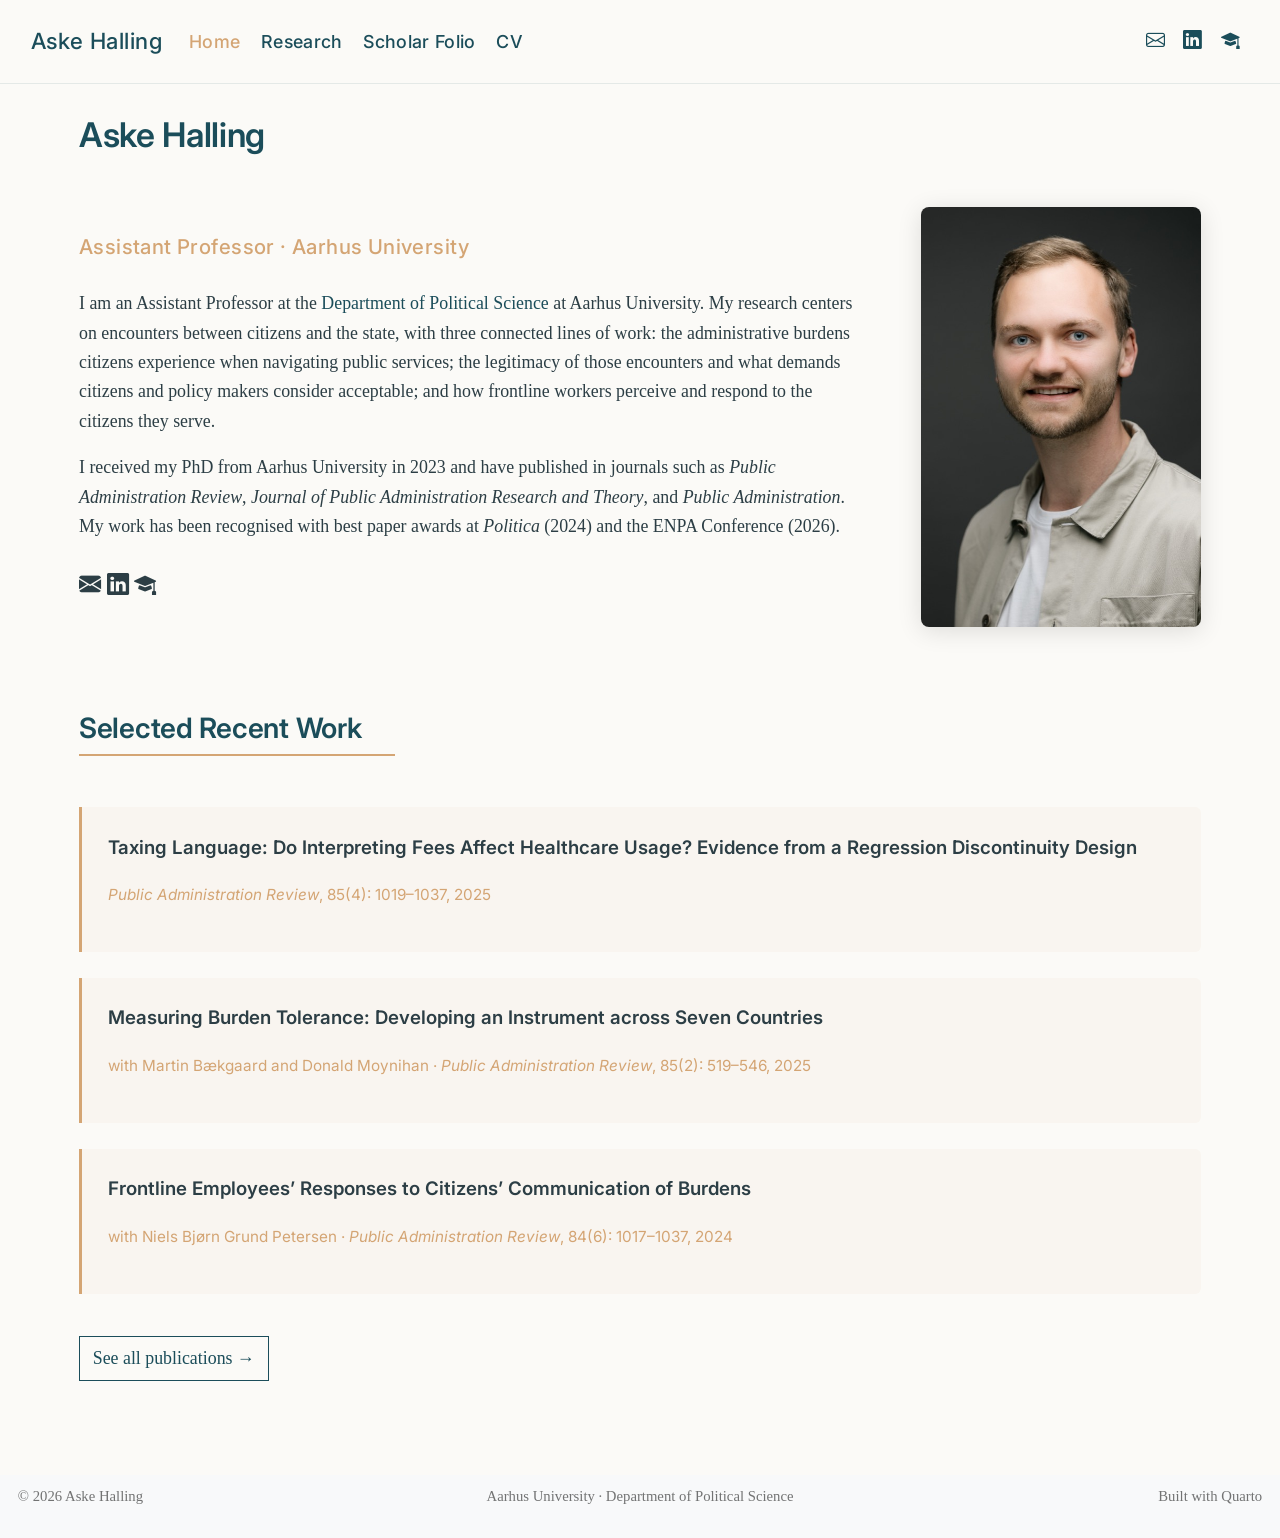
==== index.html @ 3b2cfba8 "Built site for gh-pages" ====
<!DOCTYPE html>
<html xmlns="http://www.w3.org/1999/xhtml" lang="en" xml:lang="en"><head>

<meta charset="utf-8">
<meta name="generator" content="quarto-1.9.37">

<meta name="viewport" content="width=device-width, initial-scale=1.0, user-scalable=yes">

<meta name="description" content="Aske Halling — Assistant Professor of Political Science at Aarhus University. Research on administrative burdens and citizen-state interactions.">

<title>Aske Halling</title>
<style>
/* Default styles provided by pandoc.
** See https://pandoc.org/MANUAL.html#variables-for-html for config info.
*/
code{white-space: pre-wrap;}
span.smallcaps{font-variant: small-caps;}
div.columns{display: flex; gap: min(4vw, 1.5em);}
div.column{flex: auto; overflow-x: auto;}
div.hanging-indent{margin-left: 1.5em; text-indent: -1.5em;}
ul.task-list{list-style: none;}
ul.task-list li input[type="checkbox"] {
  width: 0.8em;
  margin: 0 0.8em 0.2em -1em; /* quarto-specific, see https://github.com/quarto-dev/quarto-cli/issues/4556 */ 
  vertical-align: middle;
}
</style>


<script src="site_libs/quarto-nav/quarto-nav.js"></script>
<link href="./images/favicon.png" rel="icon" type="image/png">
<script src="site_libs/clipboard/clipboard.min.js"></script>
<script src="site_libs/quarto-html/quarto.js" type="module"></script>
<script src="site_libs/quarto-html/tabsets/tabsets.js" type="module"></script>
<script src="site_libs/quarto-html/popper.min.js"></script>
<script src="site_libs/quarto-html/tippy.umd.min.js"></script>
<script src="site_libs/quarto-html/anchor.min.js"></script>
<link href="site_libs/quarto-html/tippy.css" rel="stylesheet">
<link href="site_libs/quarto-html/quarto-syntax-highlighting-7f8f88aac4f3542376d5c11b86a4c14d.css" rel="stylesheet" id="quarto-text-highlighting-styles">
<script src="site_libs/bootstrap/bootstrap.min.js"></script>
<link href="site_libs/bootstrap/bootstrap-icons.css" rel="stylesheet">
<link href="site_libs/bootstrap/bootstrap-9b6b5af6631688e29e946f6370ee84cf.min.css" rel="stylesheet" append-hash="true" id="quarto-bootstrap" data-mode="light">
<script id="quarto-search-options" type="application/json">{
  "language": {
    "search-no-results-text": "No results",
    "search-matching-documents-text": "matching documents",
    "search-copy-link-title": "Copy link to search",
    "search-hide-matches-text": "Hide additional matches",
    "search-more-match-text": "more match in this document",
    "search-more-matches-text": "more matches in this document",
    "search-clear-button-title": "Clear",
    "search-text-placeholder": "",
    "search-detached-cancel-button-title": "Cancel",
    "search-submit-button-title": "Submit",
    "search-label": "Search"
  }
}</script>
<link rel="canonical" href="https://askehalling.com/">
<script type="application/ld+json">
{
  "@context": "https://schema.org",
  "@type": "Person",
  "name": "Aske Halling",
  "givenName": "Aske",
  "familyName": "Halling",
  "url": "https://askehalling.com",
  "email": "aske@ps.au.dk",
  "jobTitle": "Assistant Professor",
  "affiliation": {
    "@type": "Organization",
    "name": "Aarhus University",
    "department": "Department of Political Science",
    "url": "https://ps.au.dk"
  },
  "description": "Assistant Professor of Political Science at Aarhus University. Research on administrative burdens, citizen-state interactions, and frontline workers.",
  "knowsAbout": [
    "Administrative burdens",
    "Public administration",
    "Citizen-state interactions",
    "Frontline workers",
    "Public policy",
    "Political science"
  ],
  "sameAs": [
    "https://scholar.google.com/citations?user=AyPnunoAAAAJ&hl=en",
    "https://www.linkedin.com/in/aske-halling-329195118/"
  ],
  "image": "https://askehalling.com/images/profile.jpg",
  "worksFor": {
    "@type": "Organization",
    "name": "Aarhus University",
    "url": "https://au.dk"
  }
}
</script>


<link rel="stylesheet" href="styles.css">
<meta property="og:title" content="Aske Halling">
<meta property="og:description" content="Assistant Professor of Political Science, Aarhus University">
<meta property="og:image" content="https://askehalling.com/images/profile.jpg">
<meta property="og:site_name" content="Aske Halling">
<meta name="twitter:title" content="Aske Halling">
<meta name="twitter:description" content="Assistant Professor of Political Science, Aarhus University">
<meta name="twitter:image" content="https://askehalling.com/images/profile.jpg">
<meta name="twitter:card" content="summary_large_image">
</head>

<body class="nav-fixed quarto-light">

<div id="quarto-search-results"></div>
  <header id="quarto-header" class="headroom fixed-top">
    <nav class="navbar navbar-expand-lg " data-bs-theme="dark">
      <div class="navbar-container container-fluid">
      <div class="navbar-brand-container mx-auto">
    <a class="navbar-brand" href="./index.html">
    <span class="navbar-title">Aske Halling</span>
    </a>
  </div>
          <button class="navbar-toggler" type="button" data-bs-toggle="collapse" data-bs-target="#navbarCollapse" aria-controls="navbarCollapse" role="menu" aria-expanded="false" aria-label="Toggle navigation" onclick="if (window.quartoToggleHeadroom) { window.quartoToggleHeadroom(); }">
  <span class="navbar-toggler-icon"></span>
</button>
          <div class="collapse navbar-collapse" id="navbarCollapse">
            <ul class="navbar-nav navbar-nav-scroll me-auto">
  <li class="nav-item">
    <a class="nav-link active" href="./index.html" aria-current="page"> 
<span class="menu-text">Home</span></a>
  </li>  
  <li class="nav-item">
    <a class="nav-link" href="./research.html"> 
<span class="menu-text">Research</span></a>
  </li>  
  <li class="nav-item">
    <a class="nav-link" href="./scholarfolio.html"> 
<span class="menu-text">Scholar Folio</span></a>
  </li>  
  <li class="nav-item">
    <a class="nav-link" href="./cv.html"> 
<span class="menu-text">CV</span></a>
  </li>  
</ul>
            <ul class="navbar-nav navbar-nav-scroll ms-auto">
  <li class="nav-item compact">
    <a class="nav-link" href="mailto:aske@ps.au.dk"> <i class="bi bi-envelope" role="img" aria-label="Email">
</i> 
<span class="menu-text"></span></a>
  </li>  
  <li class="nav-item compact">
    <a class="nav-link" href="https://www.linkedin.com/in/aske-halling-329195118/"> <i class="bi bi-linkedin" role="img" aria-label="LinkedIn">
</i> 
<span class="menu-text"></span></a>
  </li>  
  <li class="nav-item compact">
    <a class="nav-link" href="https://scholar.google.com/citations?user=AyPnunoAAAAJ&amp;hl=en"> <i class="bi bi-mortarboard-fill" role="img" aria-label="Google Scholar">
</i> 
<span class="menu-text"></span></a>
  </li>  
</ul>
          </div> <!-- /navcollapse -->
            <div class="quarto-navbar-tools">
</div>
      </div> <!-- /container-fluid -->
    </nav>
</header>
<!-- content -->
<div id="quarto-content" class="quarto-container page-columns page-rows-contents page-layout-full page-navbar">
<!-- sidebar -->
<!-- margin-sidebar -->
    
<!-- main -->
<main class="content column-page" id="quarto-document-content"><header id="title-block-header" class="quarto-title-block"><h1 class="title display-7">Aske Halling</h1></header>




<div class="hero">
<section id="aske-halling" class="level1 hero-text">

<p class="tagline">
Assistant Professor · Aarhus University
</p>
<p>I am an Assistant Professor at the <a href="https://ps.au.dk">Department of Political Science</a> at Aarhus University. My research centers on encounters between citizens and the state, with three connected lines of work: the administrative burdens citizens experience when navigating public services; the legitimacy of those encounters and what demands citizens and policy makers consider acceptable; and how frontline workers perceive and respond to the citizens they serve.</p>
<p>I received my PhD from Aarhus University in 2023 and have published in journals such as <em>Public Administration Review</em>, <em>Journal of Public Administration Research and Theory</em>, and <em>Public Administration</em>. My work has been recognised with best paper awards at <em>Politica</em> (2024) and the ENPA Conference (2026).</p>
<div class="social-links">
<p><a href="mailto:aske@ps.au.dk" aria-label="Email"><i class="bi bi-envelope-fill"></i></a> <a href="https://www.linkedin.com/in/aske-halling-329195118/" aria-label="LinkedIn"><i class="bi bi-linkedin"></i></a> <a href="https://scholar.google.com/citations?user=AyPnunoAAAAJ&amp;hl=en" aria-label="Google Scholar"><i class="bi bi-mortarboard-fill"></i></a></p>
</div>
</section>
<div class="hero-image">
<p><img src="images/profile.jpg" class="img-fluid"></p>
</div>
</div>
<section id="selected-recent-work" class="level2">
<h2 class="anchored" data-anchor-id="selected-recent-work">Selected Recent Work</h2>
<div class="card-list">
<div class="item">
<p><span class="title">Taxing Language: Do Interpreting Fees Affect Healthcare Usage? Evidence from a Regression Discontinuity Design</span></p>
<p><span class="meta"><em>Public Administration Review</em>, 85(4): 1019–1037, 2025</span></p>
</div>
<div class="item">
<p><span class="title">Measuring Burden Tolerance: Developing an Instrument across Seven Countries</span></p>
<p><span class="meta">with Martin Bækgaard and Donald Moynihan · <em>Public Administration Review</em>, 85(2): 519–546, 2025</span></p>
</div>
<div class="item">
<p><span class="title">Frontline Employees’ Responses to Citizens’ Communication of Burdens</span></p>
<p><span class="meta">with Niels Bjørn Grund Petersen · <em>Public Administration Review</em>, 84(6): 1017–1037, 2024</span></p>
</div>
</div>
<p><a href="./research.html" class="btn btn-outline-primary" style="margin-top: 1rem;">See all publications →</a></p>


</section>

</main> <!-- /main -->
<script id="quarto-html-after-body" type="application/javascript">
  window.document.addEventListener("DOMContentLoaded", function (event) {
    const icon = "";
    const anchorJS = new window.AnchorJS();
    anchorJS.options = {
      placement: 'right',
      icon: icon
    };
    anchorJS.add('.anchored');
    const isCodeAnnotation = (el) => {
      for (const clz of el.classList) {
        if (clz.startsWith('code-annotation-')) {                     
          return true;
        }
      }
      return false;
    }
    const onCopySuccess = function(e) {
      // button target
      const button = e.trigger;
      // don't keep focus
      button.blur();
      // flash "checked"
      button.classList.add('code-copy-button-checked');
      var currentTitle = button.getAttribute("title");
      button.setAttribute("title", "Copied!");
      let tooltip;
      if (window.bootstrap) {
        button.setAttribute("data-bs-toggle", "tooltip");
        button.setAttribute("data-bs-placement", "left");
        button.setAttribute("data-bs-title", "Copied!");
        tooltip = new bootstrap.Tooltip(button, 
          { trigger: "manual", 
            customClass: "code-copy-button-tooltip",
            offset: [0, -8]});
        tooltip.show();    
      }
      setTimeout(function() {
        if (tooltip) {
          tooltip.hide();
          button.removeAttribute("data-bs-title");
          button.removeAttribute("data-bs-toggle");
          button.removeAttribute("data-bs-placement");
        }
        button.setAttribute("title", currentTitle);
        button.classList.remove('code-copy-button-checked');
      }, 1000);
      // clear code selection
      e.clearSelection();
    }
    const getTextToCopy = function(trigger) {
      const outerScaffold = trigger.parentElement.cloneNode(true);
      const codeEl = outerScaffold.querySelector('code');
      for (const childEl of codeEl.children) {
        if (isCodeAnnotation(childEl)) {
          childEl.remove();
        }
      }
      return codeEl.innerText;
    }
    const clipboard = new window.ClipboardJS('.code-copy-button:not([data-in-quarto-modal])', {
      text: getTextToCopy
    });
    clipboard.on('success', onCopySuccess);
    if (window.document.getElementById('quarto-embedded-source-code-modal')) {
      const clipboardModal = new window.ClipboardJS('.code-copy-button[data-in-quarto-modal]', {
        text: getTextToCopy,
        container: window.document.getElementById('quarto-embedded-source-code-modal')
      });
      clipboardModal.on('success', onCopySuccess);
    }
      var localhostRegex = new RegExp(/^(?:http|https):\/\/localhost\:?[0-9]*\//);
      var mailtoRegex = new RegExp(/^mailto:/);
        var filterRegex = new RegExp("https:\/\/askehalling\.com");
      var isInternal = (href) => {
          return filterRegex.test(href) || localhostRegex.test(href) || mailtoRegex.test(href);
      }
      // Inspect non-navigation links and adorn them if external
     var links = window.document.querySelectorAll('a[href]:not(.nav-link):not(.navbar-brand):not(.toc-action):not(.sidebar-link):not(.sidebar-item-toggle):not(.pagination-link):not(.no-external):not([aria-hidden]):not(.dropdown-item):not(.quarto-navigation-tool):not(.about-link)');
      for (var i=0; i<links.length; i++) {
        const link = links[i];
        if (!isInternal(link.href)) {
          // undo the damage that might have been done by quarto-nav.js in the case of
          // links that we want to consider external
          if (link.dataset.originalHref !== undefined) {
            link.href = link.dataset.originalHref;
          }
        }
      }
    function tippyHover(el, contentFn, onTriggerFn, onUntriggerFn) {
      const config = {
        allowHTML: true,
        maxWidth: 500,
        delay: 100,
        arrow: false,
        appendTo: function(el) {
            return el.parentElement;
        },
        interactive: true,
        interactiveBorder: 10,
        theme: 'quarto',
        placement: 'bottom-start',
      };
      if (contentFn) {
        config.content = contentFn;
      }
      if (onTriggerFn) {
        config.onTrigger = onTriggerFn;
      }
      if (onUntriggerFn) {
        config.onUntrigger = onUntriggerFn;
      }
      window.tippy(el, config); 
    }
    const noterefs = window.document.querySelectorAll('a[role="doc-noteref"]');
    for (var i=0; i<noterefs.length; i++) {
      const ref = noterefs[i];
      tippyHover(ref, function() {
        // use id or data attribute instead here
        let href = ref.getAttribute('data-footnote-href') || ref.getAttribute('href');
        try { href = new URL(href).hash; } catch {}
        const id = href.replace(/^#\/?/, "");
        const note = window.document.getElementById(id);
        if (note) {
          return note.innerHTML;
        } else {
          return "";
        }
      });
    }
    const xrefs = window.document.querySelectorAll('a.quarto-xref');
    const processXRef = (id, note) => {
      // Strip column container classes
      const stripColumnClz = (el) => {
        el.classList.remove("page-full", "page-columns");
        if (el.children) {
          for (const child of el.children) {
            stripColumnClz(child);
          }
        }
      }
      stripColumnClz(note)
      if (id === null || id.startsWith('sec-')) {
        // Special case sections, only their first couple elements
        const container = document.createElement("div");
        if (note.children && note.children.length > 2) {
          container.appendChild(note.children[0].cloneNode(true));
          for (let i = 1; i < note.children.length; i++) {
            const child = note.children[i];
            if (child.tagName === "P" && child.innerText === "") {
              continue;
            } else {
              container.appendChild(child.cloneNode(true));
              break;
            }
          }
          if (window.Quarto?.typesetMath) {
            window.Quarto.typesetMath(container);
          }
          return container.innerHTML
        } else {
          if (window.Quarto?.typesetMath) {
            window.Quarto.typesetMath(note);
          }
          return note.innerHTML;
        }
      } else {
        // Remove any anchor links if they are present
        const anchorLink = note.querySelector('a.anchorjs-link');
        if (anchorLink) {
          anchorLink.remove();
        }
        if (window.Quarto?.typesetMath) {
          window.Quarto.typesetMath(note);
        }
        if (note.classList.contains("callout")) {
          return note.outerHTML;
        } else {
          return note.innerHTML;
        }
      }
    }
    for (var i=0; i<xrefs.length; i++) {
      const xref = xrefs[i];
      tippyHover(xref, undefined, function(instance) {
        instance.disable();
        let url = xref.getAttribute('href');
        let hash = undefined; 
        if (url.startsWith('#')) {
          hash = url;
        } else {
          try { hash = new URL(url).hash; } catch {}
        }
        if (hash) {
          const id = hash.replace(/^#\/?/, "");
          const note = window.document.getElementById(id);
          if (note !== null) {
            try {
              const html = processXRef(id, note.cloneNode(true));
              instance.setContent(html);
            } finally {
              instance.enable();
              instance.show();
            }
          } else {
            // See if we can fetch this
            fetch(url.split('#')[0])
            .then(res => res.text())
            .then(html => {
              const parser = new DOMParser();
              const htmlDoc = parser.parseFromString(html, "text/html");
              const note = htmlDoc.getElementById(id);
              if (note !== null) {
                const html = processXRef(id, note);
                instance.setContent(html);
              } 
            }).finally(() => {
              instance.enable();
              instance.show();
            });
          }
        } else {
          // See if we can fetch a full url (with no hash to target)
          // This is a special case and we should probably do some content thinning / targeting
          fetch(url)
          .then(res => res.text())
          .then(html => {
            const parser = new DOMParser();
            const htmlDoc = parser.parseFromString(html, "text/html");
            const note = htmlDoc.querySelector('main.content');
            if (note !== null) {
              // This should only happen for chapter cross references
              // (since there is no id in the URL)
              // remove the first header
              if (note.children.length > 0 && note.children[0].tagName === "HEADER") {
                note.children[0].remove();
              }
              const html = processXRef(null, note);
              instance.setContent(html);
            } 
          }).finally(() => {
            instance.enable();
            instance.show();
          });
        }
      }, function(instance) {
      });
    }
        let selectedAnnoteEl;
        const selectorForAnnotation = ( cell, annotation) => {
          let cellAttr = 'data-code-cell="' + cell + '"';
          let lineAttr = 'data-code-annotation="' +  annotation + '"';
          const selector = 'span[' + cellAttr + '][' + lineAttr + ']';
          return selector;
        }
        const selectCodeLines = (annoteEl) => {
          const doc = window.document;
          const targetCell = annoteEl.getAttribute("data-target-cell");
          const targetAnnotation = annoteEl.getAttribute("data-target-annotation");
          const annoteSpan = window.document.querySelector(selectorForAnnotation(targetCell, targetAnnotation));
          const lines = annoteSpan.getAttribute("data-code-lines").split(",");
          const lineIds = lines.map((line) => {
            return targetCell + "-" + line;
          })
          let top = null;
          let height = null;
          let parent = null;
          if (lineIds.length > 0) {
              //compute the position of the single el (top and bottom and make a div)
              const el = window.document.getElementById(lineIds[0]);
              top = el.offsetTop;
              height = el.offsetHeight;
              parent = el.parentElement.parentElement;
            if (lineIds.length > 1) {
              const lastEl = window.document.getElementById(lineIds[lineIds.length - 1]);
              const bottom = lastEl.offsetTop + lastEl.offsetHeight;
              height = bottom - top;
            }
            if (top !== null && height !== null && parent !== null) {
              // cook up a div (if necessary) and position it 
              let div = window.document.getElementById("code-annotation-line-highlight");
              if (div === null) {
                div = window.document.createElement("div");
                div.setAttribute("id", "code-annotation-line-highlight");
                div.style.position = 'absolute';
                parent.appendChild(div);
              }
              div.style.top = top - 2 + "px";
              div.style.height = height + 4 + "px";
              div.style.left = 0;
              let gutterDiv = window.document.getElementById("code-annotation-line-highlight-gutter");
              if (gutterDiv === null) {
                gutterDiv = window.document.createElement("div");
                gutterDiv.setAttribute("id", "code-annotation-line-highlight-gutter");
                gutterDiv.style.position = 'absolute';
                const codeCell = window.document.getElementById(targetCell);
                const gutter = codeCell.querySelector('.code-annotation-gutter');
                gutter.appendChild(gutterDiv);
              }
              gutterDiv.style.top = top - 2 + "px";
              gutterDiv.style.height = height + 4 + "px";
            }
            selectedAnnoteEl = annoteEl;
          }
        };
        const unselectCodeLines = () => {
          const elementsIds = ["code-annotation-line-highlight", "code-annotation-line-highlight-gutter"];
          elementsIds.forEach((elId) => {
            const div = window.document.getElementById(elId);
            if (div) {
              div.remove();
            }
          });
          selectedAnnoteEl = undefined;
        };
          // Handle positioning of the toggle
      window.addEventListener(
        "resize",
        throttle(() => {
          elRect = undefined;
          if (selectedAnnoteEl) {
            selectCodeLines(selectedAnnoteEl);
          }
        }, 10)
      );
      function throttle(fn, ms) {
      let throttle = false;
      let timer;
        return (...args) => {
          if(!throttle) { // first call gets through
              fn.apply(this, args);
              throttle = true;
          } else { // all the others get throttled
              if(timer) clearTimeout(timer); // cancel #2
              timer = setTimeout(() => {
                fn.apply(this, args);
                timer = throttle = false;
              }, ms);
          }
        };
      }
        // Attach click handler to the DT
        const annoteDls = window.document.querySelectorAll('dt[data-target-cell]');
        for (const annoteDlNode of annoteDls) {
          annoteDlNode.addEventListener('click', (event) => {
            const clickedEl = event.target;
            if (clickedEl !== selectedAnnoteEl) {
              unselectCodeLines();
              const activeEl = window.document.querySelector('dt[data-target-cell].code-annotation-active');
              if (activeEl) {
                activeEl.classList.remove('code-annotation-active');
              }
              selectCodeLines(clickedEl);
              clickedEl.classList.add('code-annotation-active');
            } else {
              // Unselect the line
              unselectCodeLines();
              clickedEl.classList.remove('code-annotation-active');
            }
          });
        }
    const findCites = (el) => {
      const parentEl = el.parentElement;
      if (parentEl) {
        const cites = parentEl.dataset.cites;
        if (cites) {
          return {
            el,
            cites: cites.split(' ')
          };
        } else {
          return findCites(el.parentElement)
        }
      } else {
        return undefined;
      }
    };
    var bibliorefs = window.document.querySelectorAll('a[role="doc-biblioref"]');
    for (var i=0; i<bibliorefs.length; i++) {
      const ref = bibliorefs[i];
      const citeInfo = findCites(ref);
      if (citeInfo) {
        tippyHover(citeInfo.el, function() {
          var popup = window.document.createElement('div');
          citeInfo.cites.forEach(function(cite) {
            var citeDiv = window.document.createElement('div');
            citeDiv.classList.add('hanging-indent');
            citeDiv.classList.add('csl-entry');
            var biblioDiv = window.document.getElementById('ref-' + cite);
            if (biblioDiv) {
              citeDiv.innerHTML = biblioDiv.innerHTML;
            }
            popup.appendChild(citeDiv);
          });
          return popup.innerHTML;
        });
      }
    }
  });
  </script>
</div> <!-- /content -->
<footer class="footer">
  <div class="nav-footer">
    <div class="nav-footer-left">
<p>© 2026 Aske Halling</p>
</div>   
    <div class="nav-footer-center">
<p>Aarhus University · Department of Political Science</p>
</div>
    <div class="nav-footer-right">
<p>Built with <a href="https://quarto.org">Quarto</a></p>
</div>
  </div>
</footer>




</body></html>
---- site_libs/quarto-html/tippy.css ----
.tippy-box[data-animation=fade][data-state=hidden]{opacity:0}[data-tippy-root]{max-width:calc(100vw - 10px)}.tippy-box{position:relative;background-color:#333;color:#fff;border-radius:4px;font-size:14px;line-height:1.4;white-space:normal;outline:0;transition-property:transform,visibility,opacity}.tippy-box[data-placement^=top]>.tippy-arrow{bottom:0}.tippy-box[data-placement^=top]>.tippy-arrow:before{bottom:-7px;left:0;border-width:8px 8px 0;border-top-color:initial;transform-origin:center top}.tippy-box[data-placement^=bottom]>.tippy-arrow{top:0}.tippy-box[data-placement^=bottom]>.tippy-arrow:before{top:-7px;left:0;border-width:0 8px 8px;border-bottom-color:initial;transform-origin:center bottom}.tippy-box[data-placement^=left]>.tippy-arrow{right:0}.tippy-box[data-placement^=left]>.tippy-arrow:before{border-width:8px 0 8px 8px;border-left-color:initial;right:-7px;transform-origin:center left}.tippy-box[data-placement^=right]>.tippy-arrow{left:0}.tippy-box[data-placement^=right]>.tippy-arrow:before{left:-7px;border-width:8px 8px 8px 0;border-right-color:initial;transform-origin:center right}.tippy-box[data-inertia][data-state=visible]{transition-timing-function:cubic-bezier(.54,1.5,.38,1.11)}.tippy-arrow{width:16px;height:16px;color:#333}.tippy-arrow:before{content:"";position:absolute;border-color:transparent;border-style:solid}.tippy-content{position:relative;padding:5px 9px;z-index:1}
---- site_libs/quarto-html/quarto-syntax-highlighting-7f8f88aac4f3542376d5c11b86a4c14d.css ----
/* quarto syntax highlight colors */
:root {
  --quarto-hl-ot-color: #003B4F;
  --quarto-hl-at-color: #657422;
  --quarto-hl-ss-color: #20794D;
  --quarto-hl-an-color: #5E5E5E;
  --quarto-hl-fu-color: #4758AB;
  --quarto-hl-st-color: #20794D;
  --quarto-hl-cf-color: #003B4F;
  --quarto-hl-op-color: #5E5E5E;
  --quarto-hl-er-color: #AD0000;
  --quarto-hl-bn-color: #AD0000;
  --quarto-hl-al-color: #AD0000;
  --quarto-hl-va-color: #111111;
  --quarto-hl-bu-color: inherit;
  --quarto-hl-ex-color: inherit;
  --quarto-hl-pp-color: #AD0000;
  --quarto-hl-in-color: #5E5E5E;
  --quarto-hl-vs-color: #20794D;
  --quarto-hl-wa-color: #5E5E5E;
  --quarto-hl-do-color: #5E5E5E;
  --quarto-hl-im-color: #00769E;
  --quarto-hl-ch-color: #20794D;
  --quarto-hl-dt-color: #AD0000;
  --quarto-hl-fl-color: #AD0000;
  --quarto-hl-co-color: #5E5E5E;
  --quarto-hl-cv-color: #5E5E5E;
  --quarto-hl-cn-color: #8f5902;
  --quarto-hl-sc-color: #5E5E5E;
  --quarto-hl-dv-color: #AD0000;
  --quarto-hl-kw-color: #003B4F;
}

/* other quarto variables */
:root {
  --quarto-font-monospace: SFMono-Regular, Menlo, Monaco, Consolas, "Liberation Mono", "Courier New", monospace;
}

/* syntax highlight based on Pandoc's rules */
pre > code.sourceCode > span {
  color: #003B4F;
}

code.sourceCode > span {
  color: #003B4F;
}

div.sourceCode,
div.sourceCode pre.sourceCode {
  color: #003B4F;
}

/* Normal */
code span {
  color: #003B4F;
}

/* Alert */
code span.al {
  color: #AD0000;
  font-style: inherit;
}

/* Annotation */
code span.an {
  color: #5E5E5E;
  font-style: inherit;
}

/* Attribute */
code span.at {
  color: #657422;
  font-style: inherit;
}

/* BaseN */
code span.bn {
  color: #AD0000;
  font-style: inherit;
}

/* BuiltIn */
code span.bu {
  font-style: inherit;
}

/* ControlFlow */
code span.cf {
  color: #003B4F;
  font-weight: bold;
  font-style: inherit;
}

/* Char */
code span.ch {
  color: #20794D;
  font-style: inherit;
}

/* Constant */
code span.cn {
  color: #8f5902;
  font-style: inherit;
}

/* Comment */
code span.co {
  color: #5E5E5E;
  font-style: inherit;
}

/* CommentVar */
code span.cv {
  color: #5E5E5E;
  font-style: italic;
}

/* Documentation */
code span.do {
  color: #5E5E5E;
  font-style: italic;
}

/* DataType */
code span.dt {
  color: #AD0000;
  font-style: inherit;
}

/* DecVal */
code span.dv {
  color: #AD0000;
  font-style: inherit;
}

/* Error */
code span.er {
  color: #AD0000;
  font-style: inherit;
}

/* Extension */
code span.ex {
  font-style: inherit;
}

/* Float */
code span.fl {
  color: #AD0000;
  font-style: inherit;
}

/* Function */
code span.fu {
  color: #4758AB;
  font-style: inherit;
}

/* Import */
code span.im {
  color: #00769E;
  font-style: inherit;
}

/* Information */
code span.in {
  color: #5E5E5E;
  font-style: inherit;
}

/* Keyword */
code span.kw {
  color: #003B4F;
  font-weight: bold;
  font-style: inherit;
}

/* Operator */
code span.op {
  color: #5E5E5E;
  font-style: inherit;
}

/* Other */
code span.ot {
  color: #003B4F;
  font-style: inherit;
}

/* Preprocessor */
code span.pp {
  color: #AD0000;
  font-style: inherit;
}

/* SpecialChar */
code span.sc {
  color: #5E5E5E;
  font-style: inherit;
}

/* SpecialString */
code span.ss {
  color: #20794D;
  font-style: inherit;
}

/* String */
code span.st {
  color: #20794D;
  font-style: inherit;
}

/* Variable */
code span.va {
  color: #111111;
  font-style: inherit;
}

/* VerbatimString */
code span.vs {
  color: #20794D;
  font-style: inherit;
}

/* Warning */
code span.wa {
  color: #5E5E5E;
  font-style: italic;
}

.prevent-inlining {
  content: "</";
}

/*# sourceMappingURL=789ad8cd35626ba772517505b42a116e.css.map */
---- styles.css ----
/* Custom global styles */

/* Hero section on home page */
.hero {
  display: grid;
  grid-template-columns: 1fr 280px;
  gap: 3rem;
  align-items: center;
  margin: 3rem 0 4rem 0;
}

@media (max-width: 768px) {
  .hero {
    grid-template-columns: 1fr;
    text-align: center;
  }
  .hero img {
    margin: 0 auto;
  }
}

.hero h1 {
  font-size: 2.5rem;
  margin-bottom: 0.5rem;
  font-weight: 700;
}

.hero .tagline {
  font-size: 1.2rem;
  font-family: "Inter", sans-serif;
  color: var(--bs-secondary, #D4A574);
  font-weight: 500;
  letter-spacing: 0.02em;
  margin-bottom: 1.5rem;
}

.hero img {
  width: 100%;
  max-width: 280px;
  height: auto;
  border-radius: 8px;
  box-shadow: 0 4px 24px rgba(0, 0, 0, 0.12);
}

/* Section headings */
section h2 {
  margin-top: 3rem;
  margin-bottom: 1.5rem;
  padding-bottom: 0.5rem;
  border-bottom: 2px solid var(--bs-secondary, #D4A574);
  display: inline-block;
}

/* Publication / project cards */
.card-list .item {
  margin: 1.5rem 0;
  padding: 1.5rem;
  border-left: 3px solid var(--bs-secondary, #D4A574);
  background: rgba(212, 165, 116, 0.06);
  border-radius: 0 6px 6px 0;
  transition: transform 0.2s ease, box-shadow 0.2s ease;
}

.card-list .item:hover {
  transform: translateX(4px);
  box-shadow: 0 4px 16px rgba(0, 0, 0, 0.08);
}

.card-list .item .title {
  font-weight: 600;
  font-size: 1.1rem;
  margin-bottom: 0.5rem;
  font-family: "Inter", sans-serif;
}

.card-list .item .meta {
  font-size: 0.9rem;
  color: var(--bs-secondary, #D4A574);
  font-family: "Inter", sans-serif;
  margin-bottom: 0.5rem;
}

.card-list .item .description {
  margin: 0;
}

/* CV two-column layout */
#cv-content dl {
  display: grid;
  grid-template-columns: 180px 1fr;
  gap: 0 2rem;
}

#cv-content dt {
  font-family: "Inter", sans-serif;
  font-weight: 600;
  font-size: 0.9rem;
  padding-top: 0.2em;
  color: var(--bs-body-color);
  border-top: 1px solid rgba(0,0,0,0.08);
  padding-top: 1.2rem;
  margin-top: 0;
}

#cv-content dd {
  margin-left: 0;
  border-top: 1px solid rgba(0,0,0,0.08);
  padding-top: 1.2rem;
  margin-bottom: 0;
}

#cv-content dd p {
  margin-bottom: 0.6rem;
}

#cv-content dd p:last-child {
  margin-bottom: 0;
}

/* Social links in hero */
.social-links {
  display: flex;
  gap: 1rem;
  margin-top: 1.5rem;
  font-size: 1.3rem;
}

.social-links a {
  color: inherit;
  transition: color 0.2s ease;
}

.social-links a:hover {
  color: var(--bs-secondary, #D4A574);
}
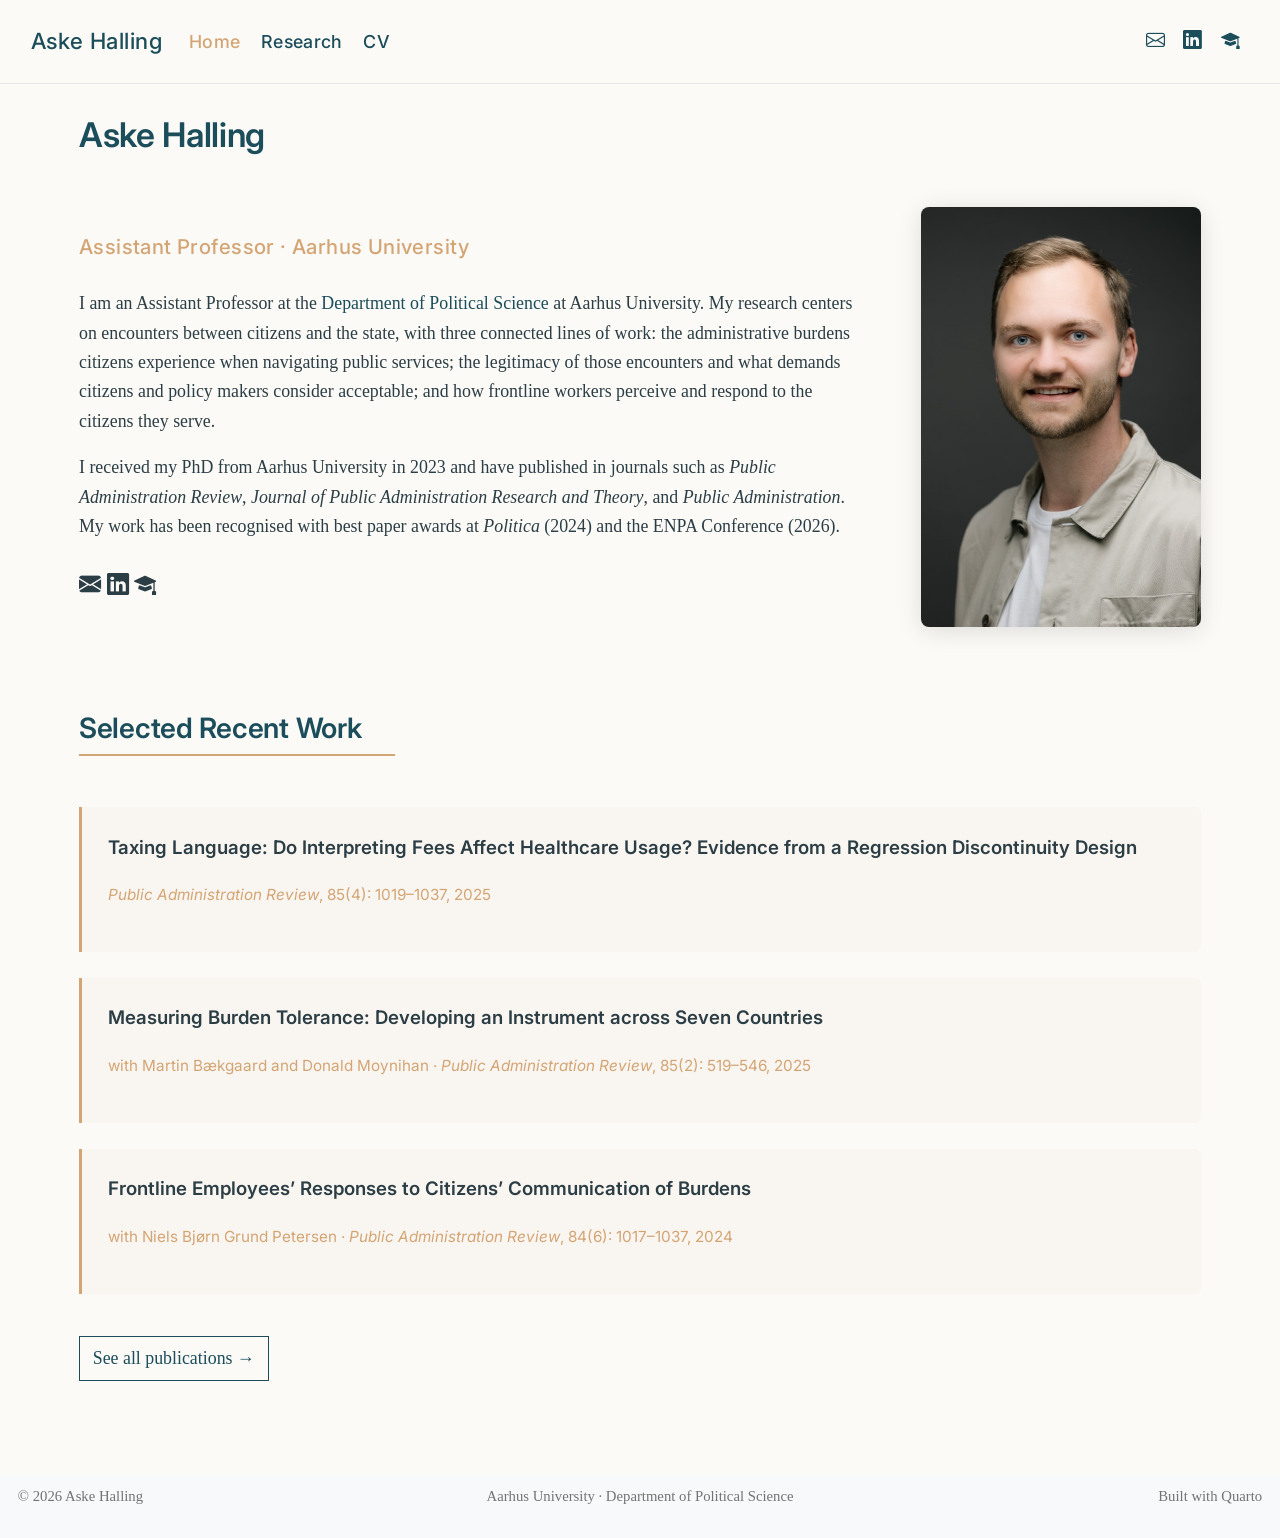
==== commit 41e26026: "Built site for gh-pages" ====
--- a/index.html
+++ b/index.html
@@ -131,10 +131,6 @@
 <span class="menu-text">Research</span></a>
   </li>  
   <li class="nav-item">
-    <a class="nav-link" href="./scholarfolio.html"> 
-<span class="menu-text">Scholar Folio</span></a>
-  </li>  
-  <li class="nav-item">
     <a class="nav-link" href="./cv.html"> 
 <span class="menu-text">CV</span></a>
   </li>  
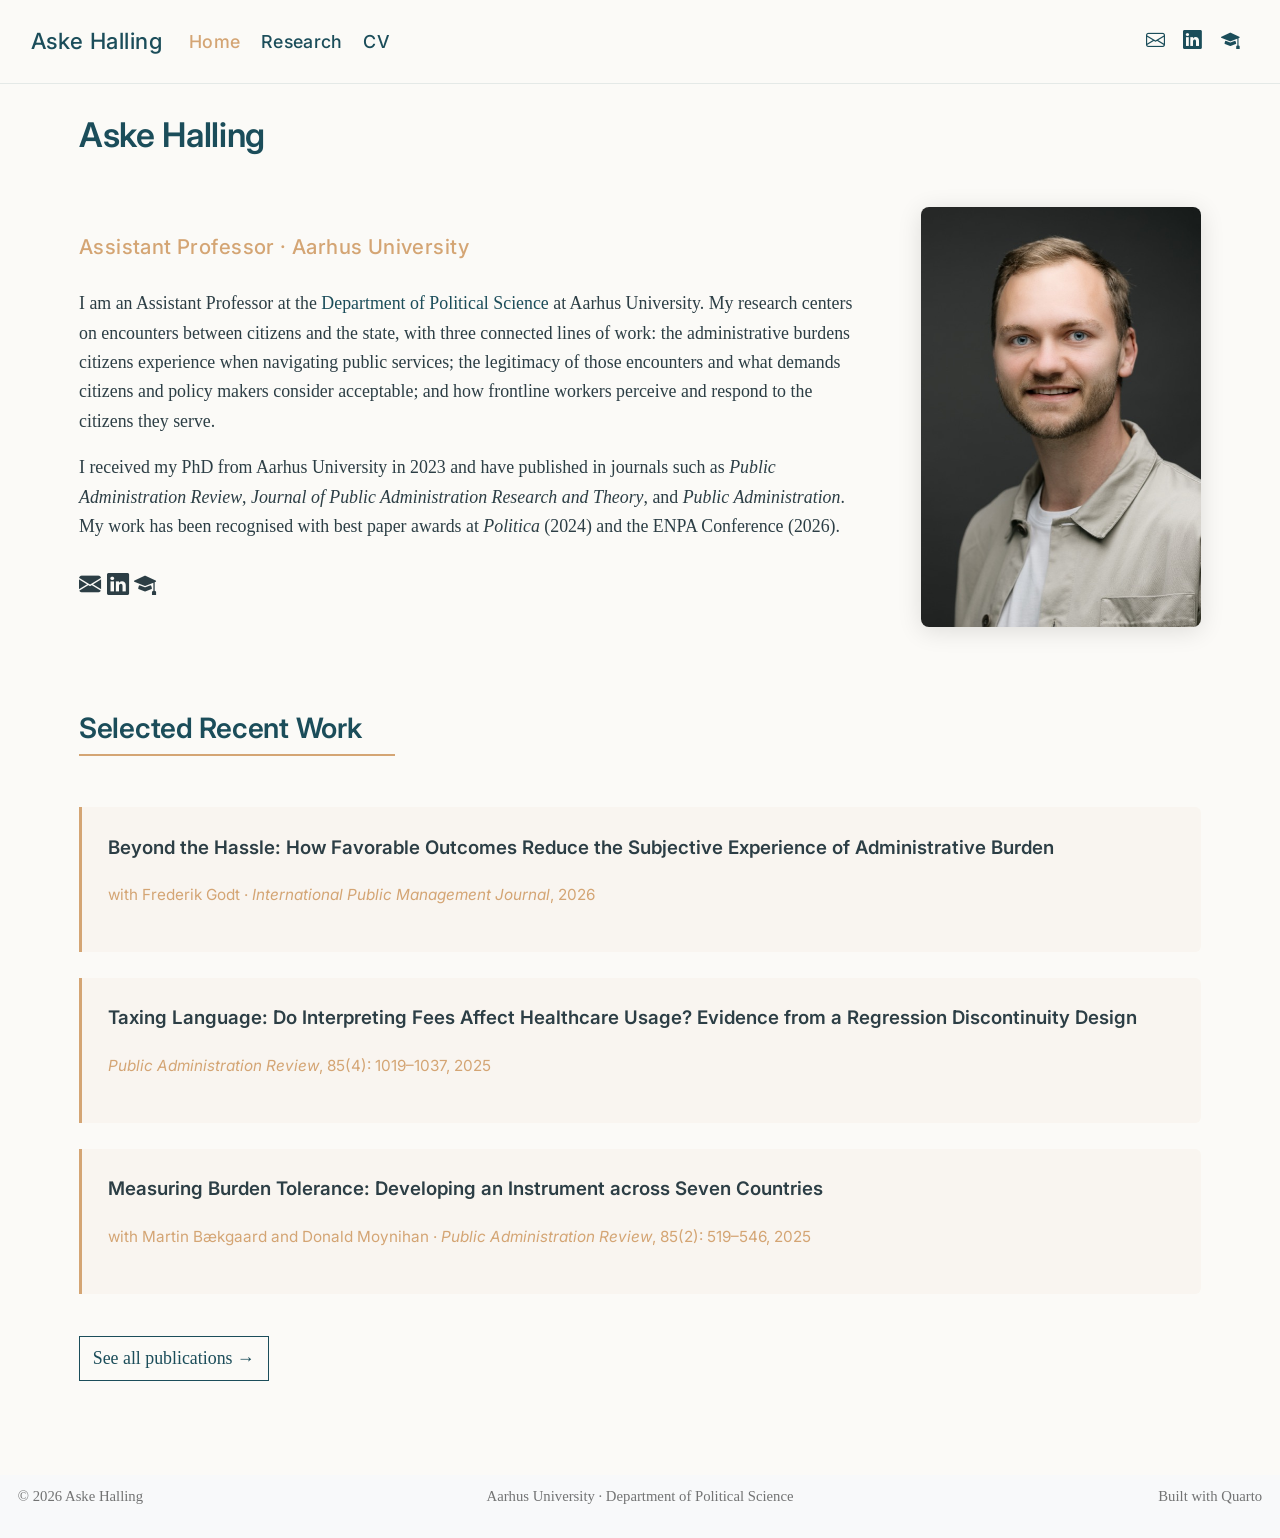
==== commit ec03b9c1: "Built site for gh-pages" ====
--- a/index.html
+++ b/index.html
@@ -189,16 +189,16 @@
 <h2 class="anchored" data-anchor-id="selected-recent-work">Selected Recent Work</h2>
 <div class="card-list">
 <div class="item">
+<p><span class="title">Beyond the Hassle: How Favorable Outcomes Reduce the Subjective Experience of Administrative Burden</span></p>
+<p><span class="meta">with Frederik Godt · <em>International Public Management Journal</em>, 2026</span></p>
+</div>
+<div class="item">
 <p><span class="title">Taxing Language: Do Interpreting Fees Affect Healthcare Usage? Evidence from a Regression Discontinuity Design</span></p>
 <p><span class="meta"><em>Public Administration Review</em>, 85(4): 1019–1037, 2025</span></p>
 </div>
 <div class="item">
 <p><span class="title">Measuring Burden Tolerance: Developing an Instrument across Seven Countries</span></p>
 <p><span class="meta">with Martin Bækgaard and Donald Moynihan · <em>Public Administration Review</em>, 85(2): 519–546, 2025</span></p>
-</div>
-<div class="item">
-<p><span class="title">Frontline Employees’ Responses to Citizens’ Communication of Burdens</span></p>
-<p><span class="meta">with Niels Bjørn Grund Petersen · <em>Public Administration Review</em>, 84(6): 1017–1037, 2024</span></p>
 </div>
 </div>
 <p><a href="./research.html" class="btn btn-outline-primary" style="margin-top: 1rem;">See all publications →</a></p>
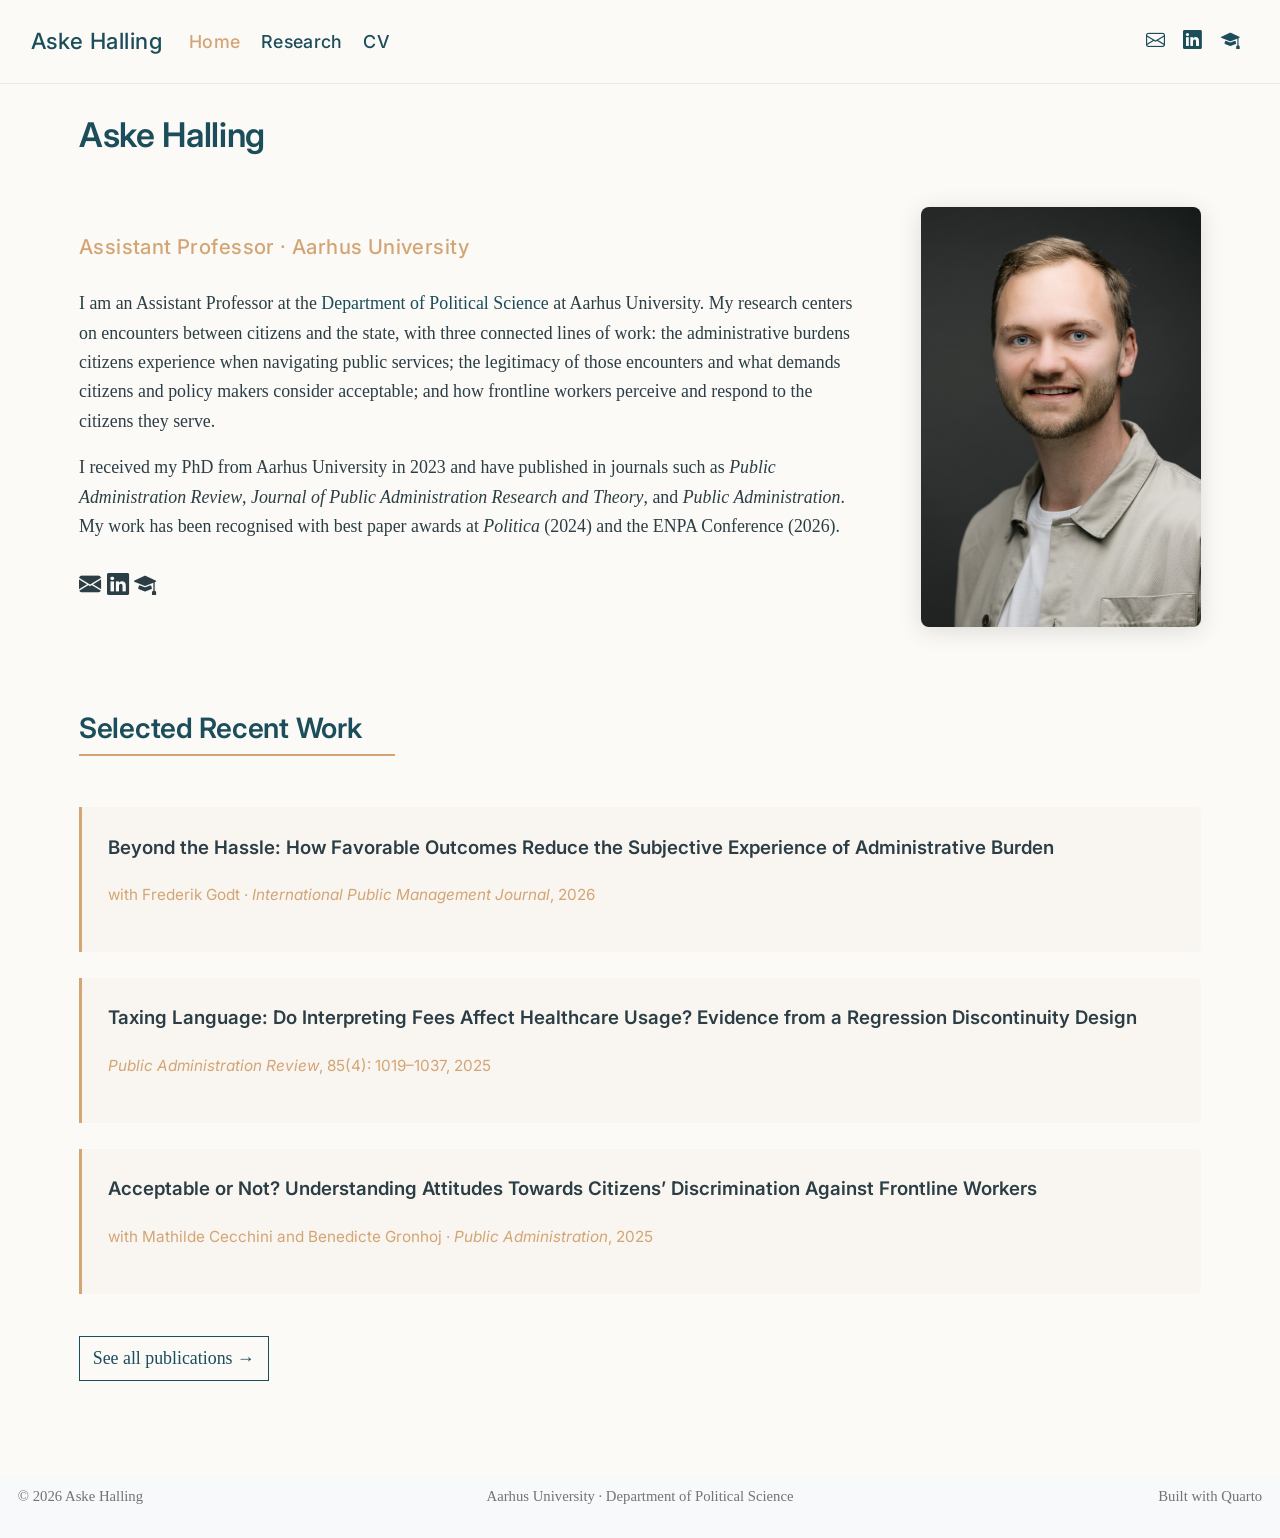
==== commit 776d70f0: "Built site for gh-pages" ====
--- a/index.html
+++ b/index.html
@@ -197,8 +197,8 @@
 <p><span class="meta"><em>Public Administration Review</em>, 85(4): 1019–1037, 2025</span></p>
 </div>
 <div class="item">
-<p><span class="title">Measuring Burden Tolerance: Developing an Instrument across Seven Countries</span></p>
-<p><span class="meta">with Martin Bækgaard and Donald Moynihan · <em>Public Administration Review</em>, 85(2): 519–546, 2025</span></p>
+<p><span class="title">Acceptable or Not? Understanding Attitudes Towards Citizens’ Discrimination Against Frontline Workers</span></p>
+<p><span class="meta">with Mathilde Cecchini and Benedicte Gronhoj · <em>Public Administration</em>, 2025</span></p>
 </div>
 </div>
 <p><a href="./research.html" class="btn btn-outline-primary" style="margin-top: 1rem;">See all publications →</a></p>
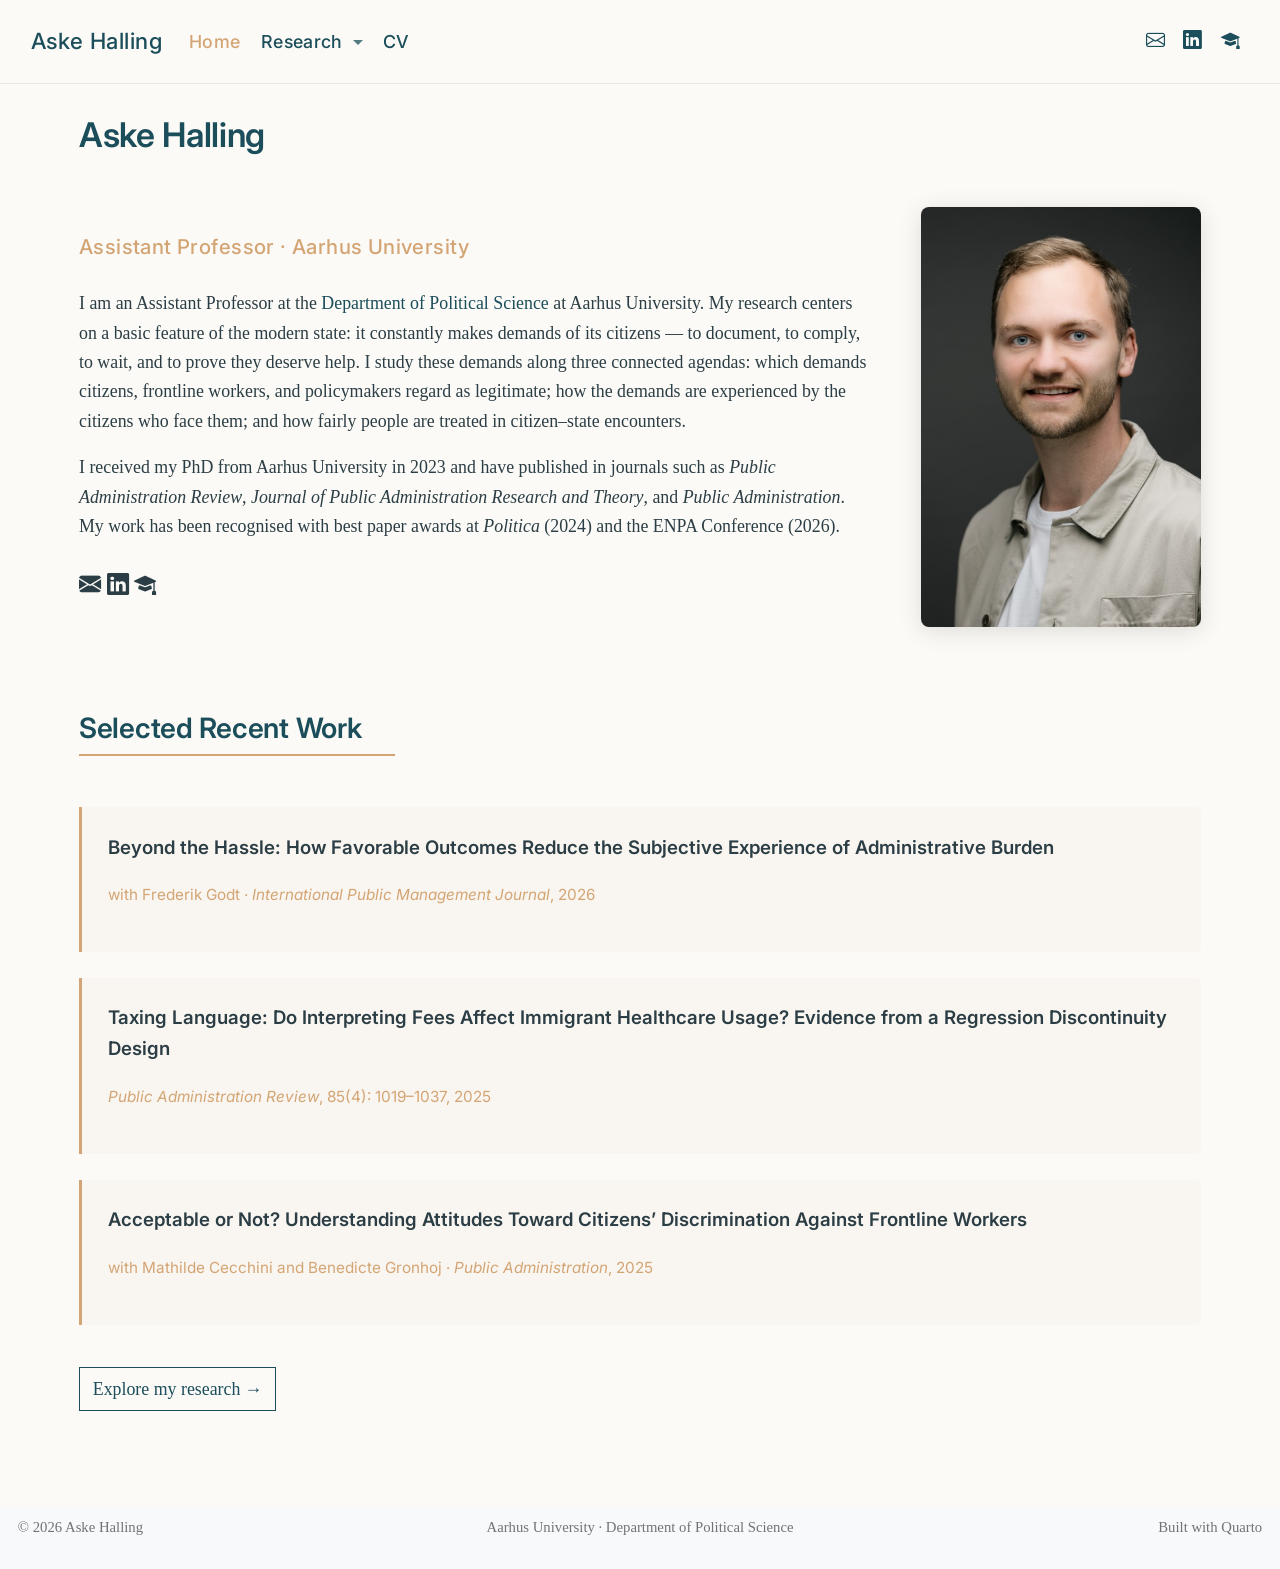
==== commit 66d03ef1: "Built site for gh-pages" ====
--- a/index.html
+++ b/index.html
@@ -126,10 +126,29 @@
     <a class="nav-link active" href="./index.html" aria-current="page"> 
 <span class="menu-text">Home</span></a>
   </li>  
-  <li class="nav-item">
-    <a class="nav-link" href="./research.html"> 
-<span class="menu-text">Research</span></a>
-  </li>  
+  <li class="nav-item dropdown ">
+    <a class="nav-link dropdown-toggle" href="#" id="nav-menu-research" role="link" data-bs-toggle="dropdown" aria-expanded="false">
+ <span class="menu-text">Research</span>
+    </a>
+    <ul class="dropdown-menu" aria-labelledby="nav-menu-research">    
+        <li>
+    <a class="dropdown-item" href="./research-legitimacy.html">
+ <span class="dropdown-text">Legitimacy of State Demands</span></a>
+  </li>  
+        <li>
+    <a class="dropdown-item" href="./research-experiences.html">
+ <span class="dropdown-text">Experiences of Administrative Burden</span></a>
+  </li>  
+        <li>
+    <a class="dropdown-item" href="./research-discrimination.html">
+ <span class="dropdown-text">Fairness &amp; Discrimination</span></a>
+  </li>  
+        <li>
+    <a class="dropdown-item" href="./research-other.html">
+ <span class="dropdown-text">Other Work</span></a>
+  </li>  
+    </ul>
+  </li>
   <li class="nav-item">
     <a class="nav-link" href="./cv.html"> 
 <span class="menu-text">CV</span></a>
@@ -175,7 +194,7 @@
 <p class="tagline">
 Assistant Professor · Aarhus University
 </p>
-<p>I am an Assistant Professor at the <a href="https://ps.au.dk">Department of Political Science</a> at Aarhus University. My research centers on encounters between citizens and the state, with three connected lines of work: the administrative burdens citizens experience when navigating public services; the legitimacy of those encounters and what demands citizens and policy makers consider acceptable; and how frontline workers perceive and respond to the citizens they serve.</p>
+<p>I am an Assistant Professor at the <a href="https://ps.au.dk">Department of Political Science</a> at Aarhus University. My research centers on a basic feature of the modern state: it constantly makes demands of its citizens — to document, to comply, to wait, and to prove they deserve help. I study these demands along three connected agendas: which demands citizens, frontline workers, and policymakers regard as legitimate; how the demands are experienced by the citizens who face them; and how fairly people are treated in citizen–state encounters.</p>
 <p>I received my PhD from Aarhus University in 2023 and have published in journals such as <em>Public Administration Review</em>, <em>Journal of Public Administration Research and Theory</em>, and <em>Public Administration</em>. My work has been recognised with best paper awards at <em>Politica</em> (2024) and the ENPA Conference (2026).</p>
 <div class="social-links">
 <p><a href="mailto:aske@ps.au.dk" aria-label="Email"><i class="bi bi-envelope-fill"></i></a> <a href="https://www.linkedin.com/in/aske-halling-329195118/" aria-label="LinkedIn"><i class="bi bi-linkedin"></i></a> <a href="https://scholar.google.com/citations?user=AyPnunoAAAAJ&amp;hl=en" aria-label="Google Scholar"><i class="bi bi-mortarboard-fill"></i></a></p>
@@ -193,15 +212,15 @@
 <p><span class="meta">with Frederik Godt · <em>International Public Management Journal</em>, 2026</span></p>
 </div>
 <div class="item">
-<p><span class="title">Taxing Language: Do Interpreting Fees Affect Healthcare Usage? Evidence from a Regression Discontinuity Design</span></p>
+<p><span class="title">Taxing Language: Do Interpreting Fees Affect Immigrant Healthcare Usage? Evidence from a Regression Discontinuity Design</span></p>
 <p><span class="meta"><em>Public Administration Review</em>, 85(4): 1019–1037, 2025</span></p>
 </div>
 <div class="item">
-<p><span class="title">Acceptable or Not? Understanding Attitudes Towards Citizens’ Discrimination Against Frontline Workers</span></p>
+<p><span class="title">Acceptable or Not? Understanding Attitudes Toward Citizens’ Discrimination Against Frontline Workers</span></p>
 <p><span class="meta">with Mathilde Cecchini and Benedicte Gronhoj · <em>Public Administration</em>, 2025</span></p>
 </div>
 </div>
-<p><a href="./research.html" class="btn btn-outline-primary" style="margin-top: 1rem;">See all publications →</a></p>
+<p><a href="./research-legitimacy.html" class="btn btn-outline-primary" style="margin-top: 1rem;">Explore my research →</a></p>
 
 
 </section>
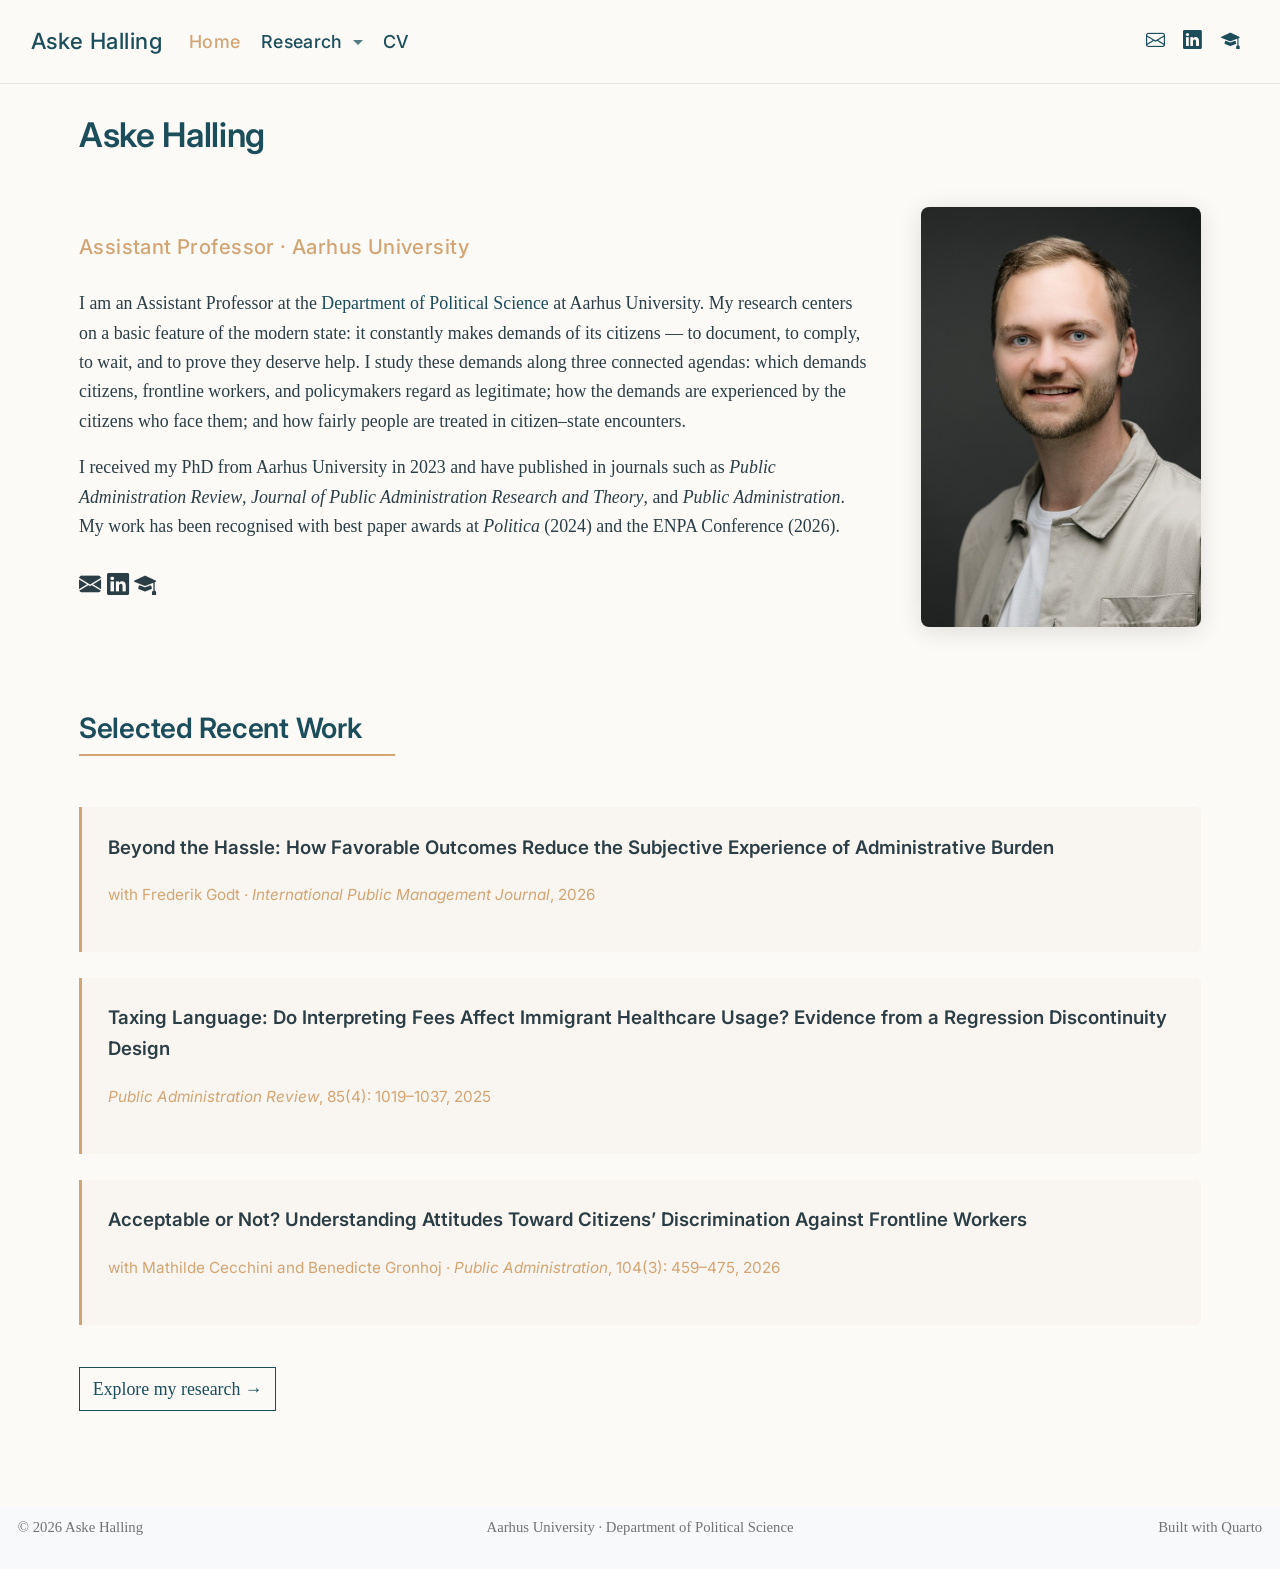
==== commit a8205b84: "Built site for gh-pages" ====
--- a/index.html
+++ b/index.html
@@ -217,7 +217,7 @@
 </div>
 <div class="item">
 <p><span class="title">Acceptable or Not? Understanding Attitudes Toward Citizens’ Discrimination Against Frontline Workers</span></p>
-<p><span class="meta">with Mathilde Cecchini and Benedicte Gronhoj · <em>Public Administration</em>, 2025</span></p>
+<p><span class="meta">with Mathilde Cecchini and Benedicte Gronhoj · <em>Public Administration</em>, 104(3): 459–475, 2026</span></p>
 </div>
 </div>
 <p><a href="./research-legitimacy.html" class="btn btn-outline-primary" style="margin-top: 1rem;">Explore my research →</a></p>
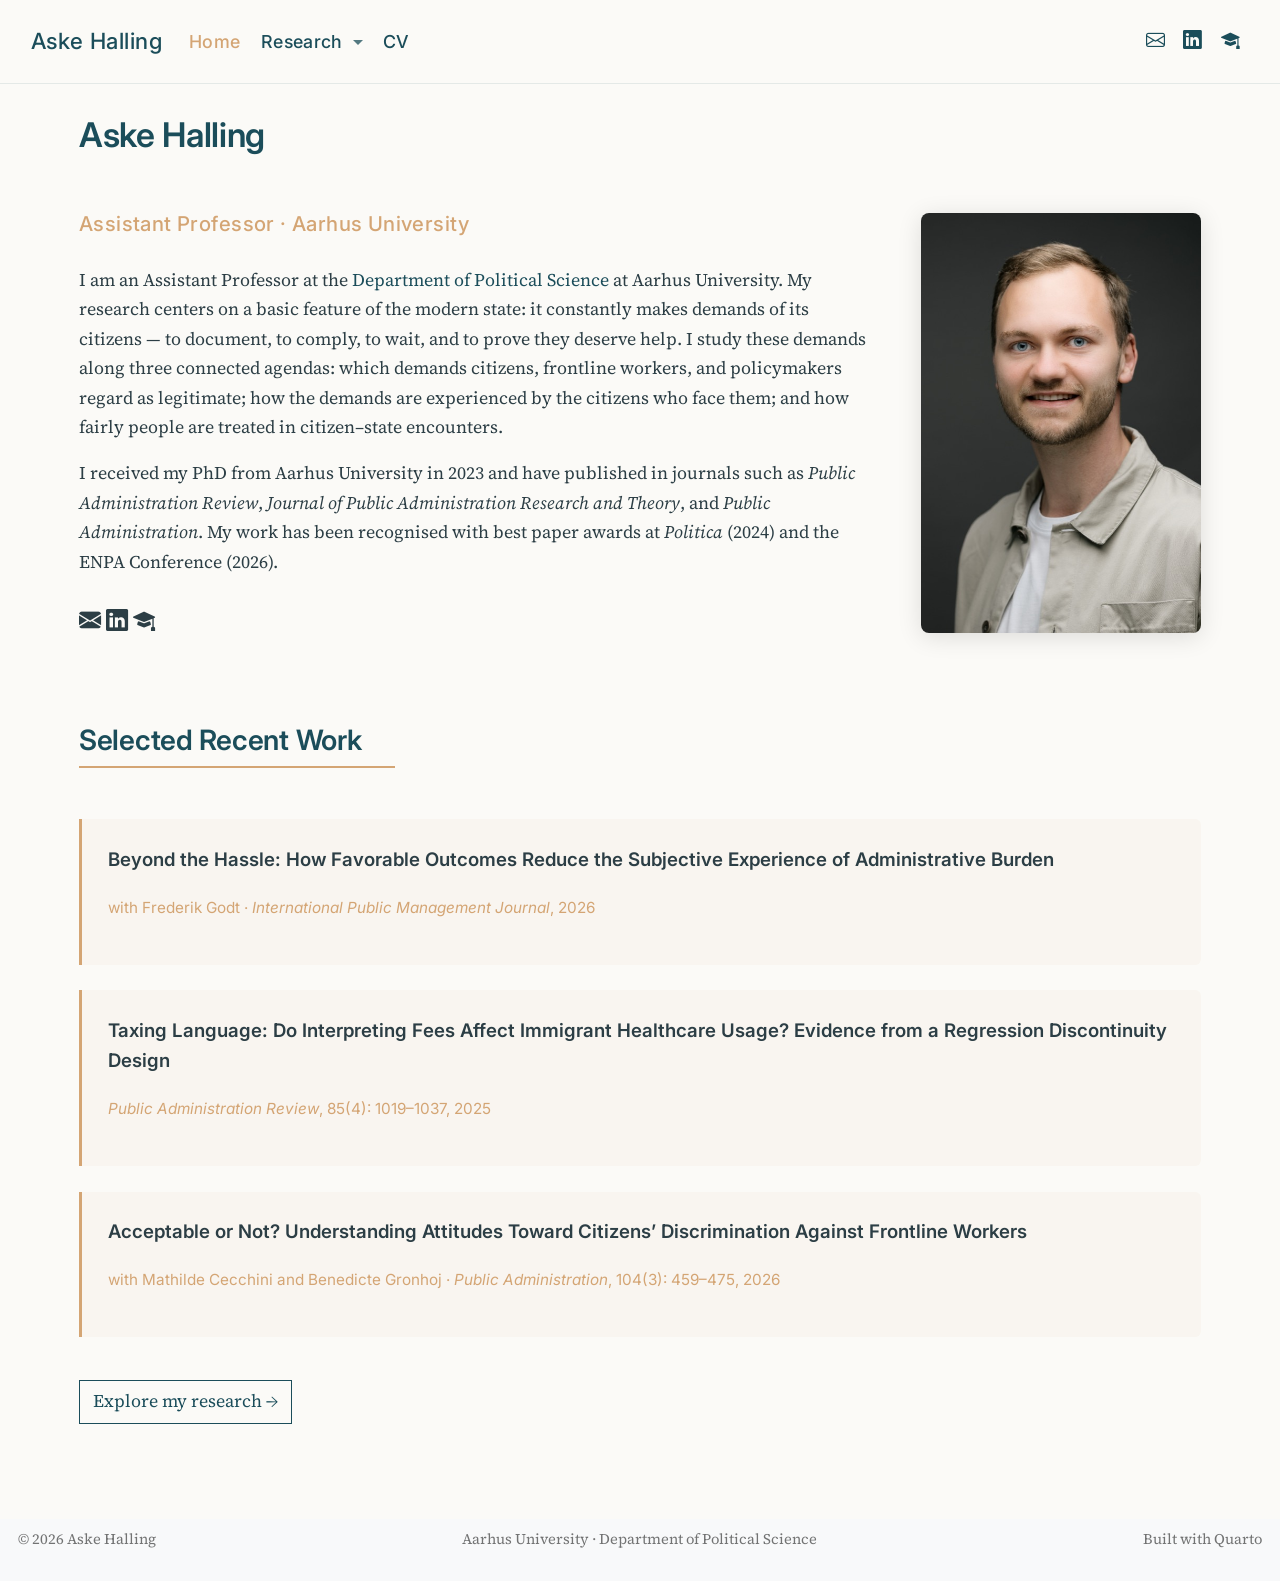
==== commit 073ef4d9: "Built site for gh-pages" ====
--- a/index.html
+++ b/index.html
@@ -39,7 +39,7 @@
 <link href="site_libs/quarto-html/quarto-syntax-highlighting-7f8f88aac4f3542376d5c11b86a4c14d.css" rel="stylesheet" id="quarto-text-highlighting-styles">
 <script src="site_libs/bootstrap/bootstrap.min.js"></script>
 <link href="site_libs/bootstrap/bootstrap-icons.css" rel="stylesheet">
-<link href="site_libs/bootstrap/bootstrap-9b6b5af6631688e29e946f6370ee84cf.min.css" rel="stylesheet" append-hash="true" id="quarto-bootstrap" data-mode="light">
+<link href="site_libs/bootstrap/bootstrap-4ca3bdd97d30350566239ebd0e37b7d8.min.css" rel="stylesheet" append-hash="true" id="quarto-bootstrap" data-mode="light">
 <script id="quarto-search-options" type="application/json">{
   "language": {
     "search-no-results-text": "No results",
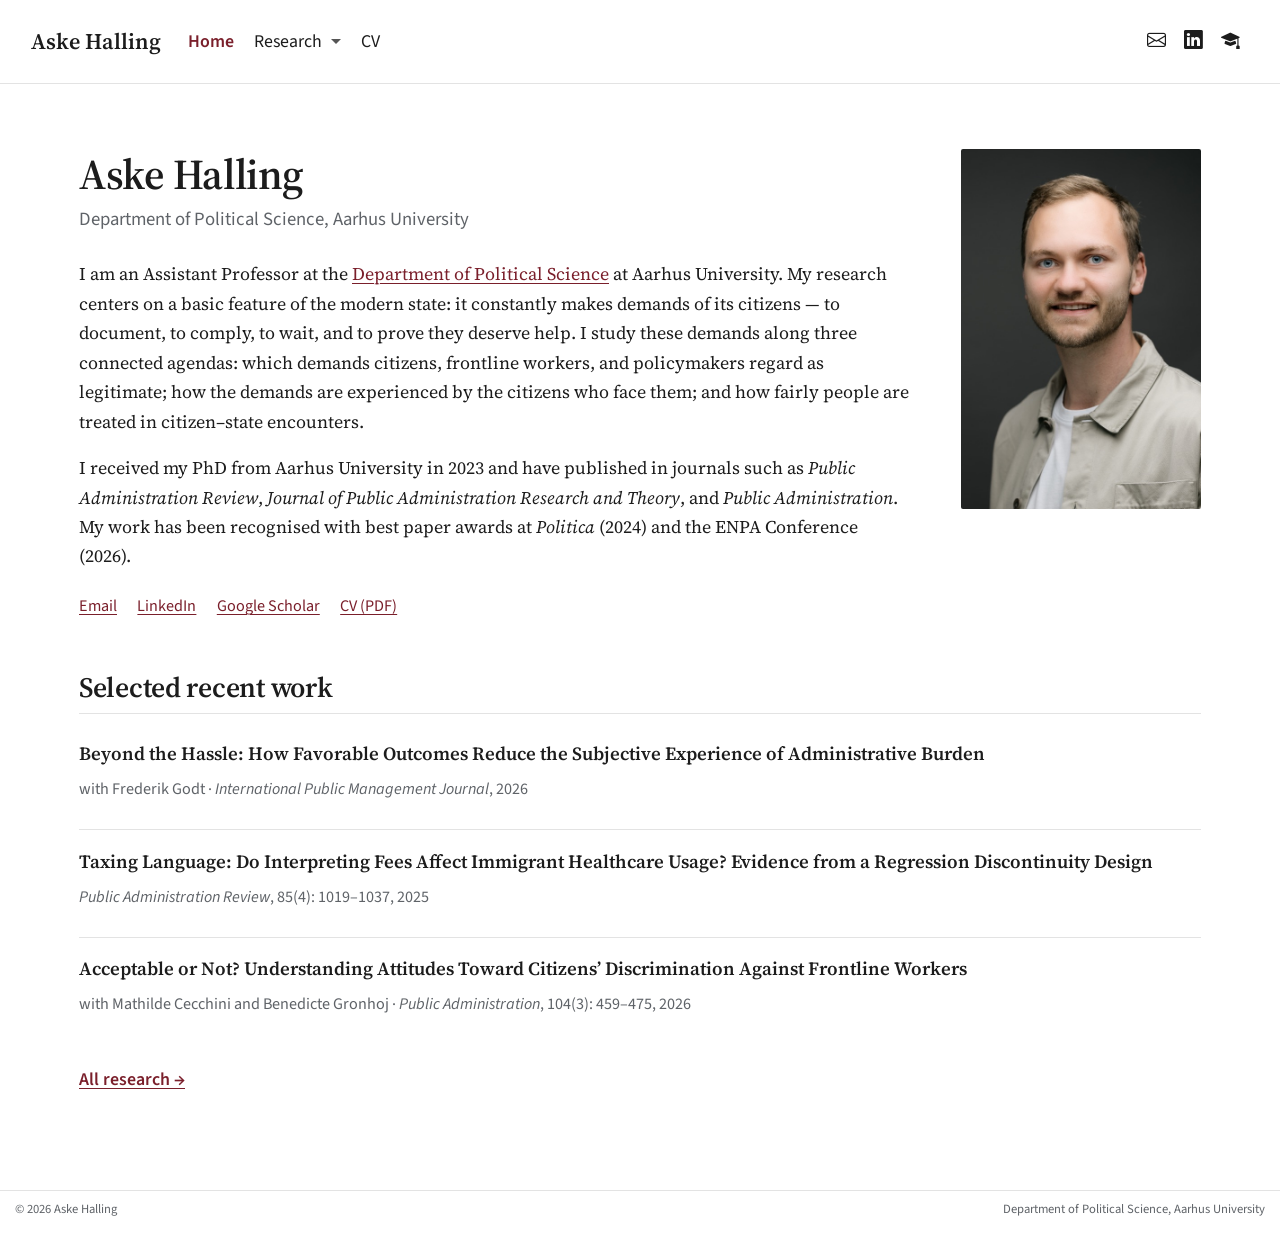
==== commit 5c09c59c: "Built site for gh-pages" ====
--- a/index.html
+++ b/index.html
@@ -39,7 +39,7 @@
 <link href="site_libs/quarto-html/quarto-syntax-highlighting-7f8f88aac4f3542376d5c11b86a4c14d.css" rel="stylesheet" id="quarto-text-highlighting-styles">
 <script src="site_libs/bootstrap/bootstrap.min.js"></script>
 <link href="site_libs/bootstrap/bootstrap-icons.css" rel="stylesheet">
-<link href="site_libs/bootstrap/bootstrap-4ca3bdd97d30350566239ebd0e37b7d8.min.css" rel="stylesheet" append-hash="true" id="quarto-bootstrap" data-mode="light">
+<link href="site_libs/bootstrap/bootstrap-fe2885eac22289f8da10683c0b974b24.min.css" rel="stylesheet" append-hash="true" id="quarto-bootstrap" data-mode="light">
 <script id="quarto-search-options" type="application/json">{
   "language": {
     "search-no-results-text": "No results",
@@ -183,44 +183,44 @@
 <!-- margin-sidebar -->
     
 <!-- main -->
-<main class="content column-page" id="quarto-document-content"><header id="title-block-header" class="quarto-title-block"><h1 class="title display-7">Aske Halling</h1></header>
+<main class="content column-page" id="quarto-document-content"><header id="title-block-header" class="quarto-title-block"></header>
 
 
 
 
 <div class="hero">
-<section id="aske-halling" class="level1 hero-text">
-
+<div class="hero-text">
+<p class="hero-name" role="heading" aria-level="1">Aske Halling</p>
 <p class="tagline">
-Assistant Professor · Aarhus University
+Department of Political Science, Aarhus University
 </p>
 <p>I am an Assistant Professor at the <a href="https://ps.au.dk">Department of Political Science</a> at Aarhus University. My research centers on a basic feature of the modern state: it constantly makes demands of its citizens — to document, to comply, to wait, and to prove they deserve help. I study these demands along three connected agendas: which demands citizens, frontline workers, and policymakers regard as legitimate; how the demands are experienced by the citizens who face them; and how fairly people are treated in citizen–state encounters.</p>
 <p>I received my PhD from Aarhus University in 2023 and have published in journals such as <em>Public Administration Review</em>, <em>Journal of Public Administration Research and Theory</em>, and <em>Public Administration</em>. My work has been recognised with best paper awards at <em>Politica</em> (2024) and the ENPA Conference (2026).</p>
 <div class="social-links">
-<p><a href="mailto:aske@ps.au.dk" aria-label="Email"><i class="bi bi-envelope-fill"></i></a> <a href="https://www.linkedin.com/in/aske-halling-329195118/" aria-label="LinkedIn"><i class="bi bi-linkedin"></i></a> <a href="https://scholar.google.com/citations?user=AyPnunoAAAAJ&amp;hl=en" aria-label="Google Scholar"><i class="bi bi-mortarboard-fill"></i></a></p>
-</div>
-</section>
+<p><a href="mailto:aske@ps.au.dk">Email</a> <a href="https://www.linkedin.com/in/aske-halling-329195118/">LinkedIn</a> <a href="https://scholar.google.com/citations?user=AyPnunoAAAAJ&amp;hl=en">Google Scholar</a> <a href="files/cv.pdf">CV (PDF)</a></p>
+</div>
+</div>
 <div class="hero-image">
 <p><img src="images/profile.jpg" class="img-fluid"></p>
 </div>
 </div>
 <section id="selected-recent-work" class="level2">
-<h2 class="anchored" data-anchor-id="selected-recent-work">Selected Recent Work</h2>
+<h2 class="anchored" data-anchor-id="selected-recent-work">Selected recent work</h2>
 <div class="card-list">
 <div class="item">
-<p><span class="title">Beyond the Hassle: How Favorable Outcomes Reduce the Subjective Experience of Administrative Burden</span></p>
+<p><span class="title"><a href="https://doi.org/10.1080/10967494.2026.2696855">Beyond the Hassle: How Favorable Outcomes Reduce the Subjective Experience of Administrative Burden</a></span></p>
 <p><span class="meta">with Frederik Godt · <em>International Public Management Journal</em>, 2026</span></p>
 </div>
 <div class="item">
-<p><span class="title">Taxing Language: Do Interpreting Fees Affect Immigrant Healthcare Usage? Evidence from a Regression Discontinuity Design</span></p>
+<p><span class="title"><a href="https://doi.org/10.1111/puar.13930">Taxing Language: Do Interpreting Fees Affect Immigrant Healthcare Usage? Evidence from a Regression Discontinuity Design</a></span></p>
 <p><span class="meta"><em>Public Administration Review</em>, 85(4): 1019–1037, 2025</span></p>
 </div>
 <div class="item">
-<p><span class="title">Acceptable or Not? Understanding Attitudes Toward Citizens’ Discrimination Against Frontline Workers</span></p>
+<p><span class="title"><a href="https://doi.org/10.1111/padm.70037">Acceptable or Not? Understanding Attitudes Toward Citizens’ Discrimination Against Frontline Workers</a></span></p>
 <p><span class="meta">with Mathilde Cecchini and Benedicte Gronhoj · <em>Public Administration</em>, 104(3): 459–475, 2026</span></p>
 </div>
 </div>
-<p><a href="./research-legitimacy.html" class="btn btn-outline-primary" style="margin-top: 1rem;">Explore my research →</a></p>
+<p><a href="./research-legitimacy.html" style="display:inline-block; margin-top:1.25rem; font-family:'Source Sans 3',sans-serif; font-weight:600;">All research →</a></p>
 
 
 </section>
@@ -633,10 +633,10 @@
 <p>© 2026 Aske Halling</p>
 </div>   
     <div class="nav-footer-center">
-<p>Aarhus University · Department of Political Science</p>
-</div>
+      &nbsp;
+    </div>
     <div class="nav-footer-right">
-<p>Built with <a href="https://quarto.org">Quarto</a></p>
+<p>Department of Political Science, Aarhus University</p>
 </div>
   </div>
 </footer>
--- a/styles.css
+++ b/styles.css
@@ -3,85 +3,93 @@
 /* Hero section on home page */
 .hero {
   display: grid;
-  grid-template-columns: 1fr 280px;
+  grid-template-columns: 1fr 240px;
   gap: 3rem;
-  align-items: center;
-  margin: 3rem 0 4rem 0;
+  align-items: start;
+  margin: 2rem 0 3rem 0;
 }
 
 @media (max-width: 768px) {
   .hero {
     grid-template-columns: 1fr;
-    text-align: center;
   }
   .hero img {
     margin: 0 auto;
   }
 }
 
-.hero h1 {
+.hero h1, .hero .hero-name {
+  margin-top: 0;
+  font-family: "Source Serif 4", Georgia, serif;
+  line-height: 1.2;
+  letter-spacing: -0.01em;
   font-size: 2.5rem;
-  margin-bottom: 0.5rem;
-  font-weight: 700;
+  margin-bottom: 0.25rem;
+  font-weight: 600;
 }
 
 .hero .tagline {
-  font-size: 1.2rem;
-  font-family: "Inter", sans-serif;
-  color: var(--bs-secondary, #D4A574);
-  font-weight: 500;
-  letter-spacing: 0.02em;
+  font-size: 1.1rem;
+  font-family: "Source Sans 3", sans-serif;
+  color: #5F6368;
   margin-bottom: 1.5rem;
 }
 
 .hero img {
   width: 100%;
-  max-width: 280px;
+  max-width: 240px;
   height: auto;
-  border-radius: 8px;
-  box-shadow: 0 4px 24px rgba(0, 0, 0, 0.12);
+  border-radius: 2px;
 }
 
 /* Section headings */
-section h2 {
-  margin-top: 3rem;
-  margin-bottom: 1.5rem;
+h2 {
+  margin-top: 3.5rem;
+  margin-bottom: 0.5rem;
   padding-bottom: 0.5rem;
-  border-bottom: 2px solid var(--bs-secondary, #D4A574);
-  display: inline-block;
+  border-bottom: 1px solid #E3E3E3;
 }
 
-/* Publication / project cards */
+/* Publication / project lists */
 .card-list .item {
-  margin: 1.5rem 0;
-  padding: 1.5rem;
-  border-left: 3px solid var(--bs-secondary, #D4A574);
-  background: rgba(212, 165, 116, 0.06);
-  border-radius: 0 6px 6px 0;
-  transition: transform 0.2s ease, box-shadow 0.2s ease;
-}
-
-.card-list .item:hover {
-  transform: translateX(4px);
-  box-shadow: 0 4px 16px rgba(0, 0, 0, 0.08);
+  padding: 1.1rem 0;
+  border-bottom: 1px solid #E3E3E3;
 }
 
 .card-list .item .title {
+  display: block;
   font-weight: 600;
   font-size: 1.1rem;
-  margin-bottom: 0.5rem;
-  font-family: "Inter", sans-serif;
+  line-height: 1.4;
+}
+
+.card-list .item .title a {
+  color: inherit;
+  font-weight: 600;
+  text-decoration: none;
+}
+
+.card-list .item .title a:hover {
+  color: #7A1F2B;
+  text-decoration: underline;
+}
+
+.card-list .item:last-child {
+  border-bottom: none;
+}
+
+.card-list .item p {
+  margin-bottom: 0.4rem;
 }
 
 .card-list .item .meta {
-  font-size: 0.9rem;
-  color: var(--bs-secondary, #D4A574);
-  font-family: "Inter", sans-serif;
-  margin-bottom: 0.5rem;
+  font-size: 0.95rem;
+  color: #5F6368;
+  font-family: "Source Sans 3", sans-serif;
 }
 
 .card-list .item .description {
-  margin: 0;
+  margin: 0.4rem 0 0 0;
 }
 
 /* CV two-column layout */
@@ -117,19 +125,19 @@
   margin-bottom: 0;
 }
 
-/* Social links in hero */
+/* Profile links in hero */
 .social-links {
   display: flex;
-  gap: 1rem;
-  margin-top: 1.5rem;
-  font-size: 1.3rem;
+  flex-wrap: wrap;
+  gap: 0.4rem 1.2rem;
+  margin-top: 1.25rem;
+  font-family: "Source Sans 3", sans-serif;
+  font-size: 0.95rem;
 }
 
-.social-links a {
-  color: inherit;
-  transition: color 0.2s ease;
+.social-links p {
+  display: flex;
+  flex-wrap: wrap;
+  gap: 0.4rem 1.2rem;
+  margin: 0;
 }
-
-.social-links a:hover {
-  color: var(--bs-secondary, #D4A574);
-}
